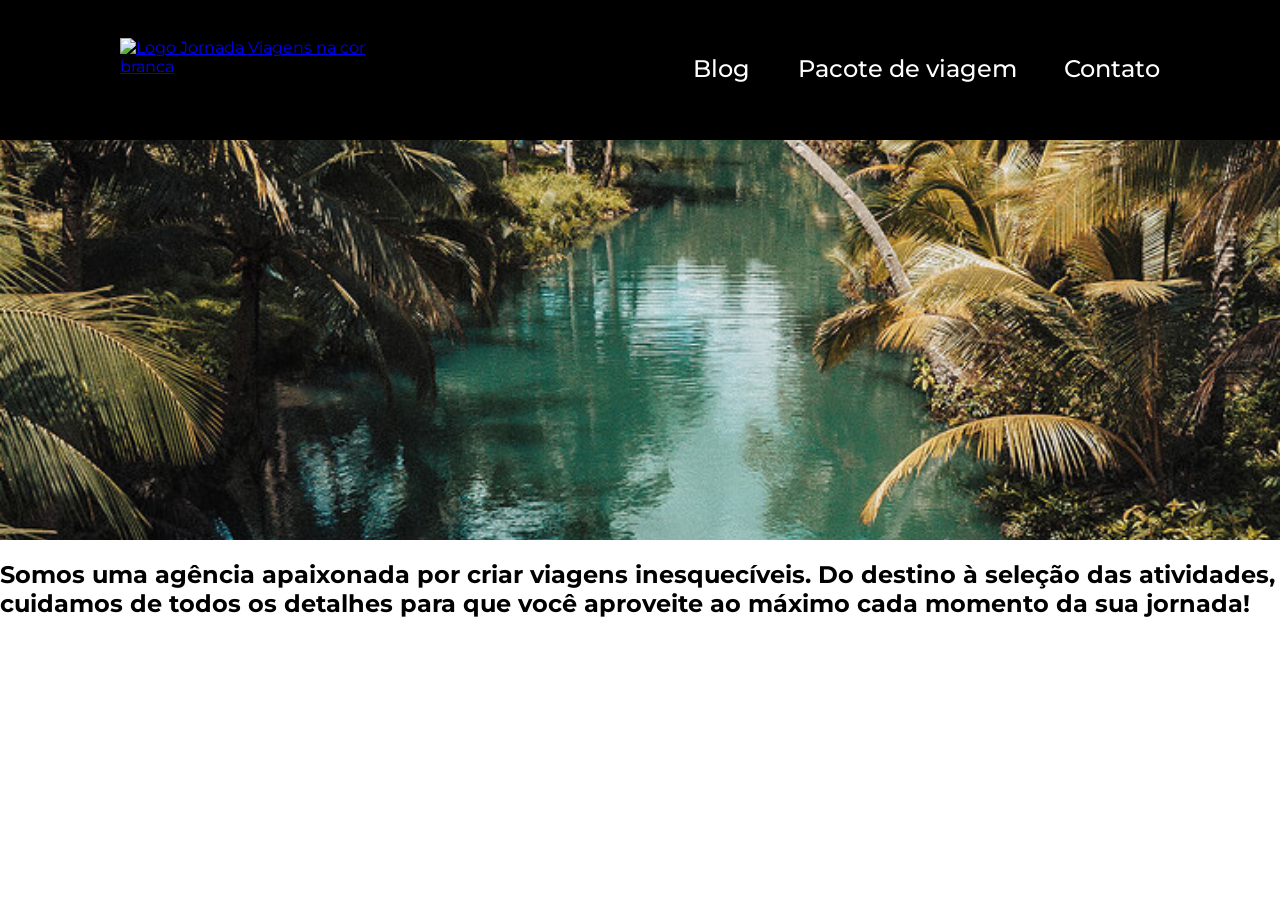
==== index.html @ 15059134 "Adiciona hero media mobile" ====
<!doctype html>
<html lang="pt-br">
  <head>
    <meta charset="UTF-8" />
    <meta name="viewport" content="width=device-width, initial-scale=1.0" />
    <link rel="stylesheet" href="./css/style.css" />
    <title>Jornada Viagens</title>
  </head>
  <body>
    <header>
      <a class="logo" href="index.html" title="voltar para a página inicial">
        <img
          class="img-mobile"
          src="img/bussola-jornada-white.png"
          alt="Bússola do logo Jornada Viagens na cor branca"
        />
        <img
          class="img-desktop"
          src="img/bussola-texto-jornada-white.png"
          alt="Logo Jornada Viagens na cor branca"
        />
      </a>
      <div class="navigation-menu">
        <label for="menu">
          <img src="img/menu.png" alt="menu" />
        </label>
        <input type="checkbox" id="menu" hidden />
        <nav>
          <ul class="list-links">
            <li>
              <a href="blog.html" target="_blank" title="Acessar Blog">Blog</a>
            </li>
            <li>
              <a
                href="pacotes.html"
                target="_blank"
                title="Acessar Pacotes de Viagem"
                >Pacote de viagem</a
              >
            </li>
            <li>
              <a href="contato.html" target="_blank" title="Acessar Contato"
                >Contato</a
              >
            </li>
          </ul>
        </nav>
      </div>
    </header>
    <section class="hero">
      <div class="hero-img"></div>

      <h2>
        Somos uma agência apaixonada por criar viagens inesquecíveis. Do destino
        à seleção das atividades, cuidamos de todos os detalhes para que você
        aproveite ao máximo cada momento da sua jornada!
      </h2>
    </section>
  </body>
</html>
---- css/style.css ----
@import url(global.css);
@import url(header.css);
@import url(hero.css);
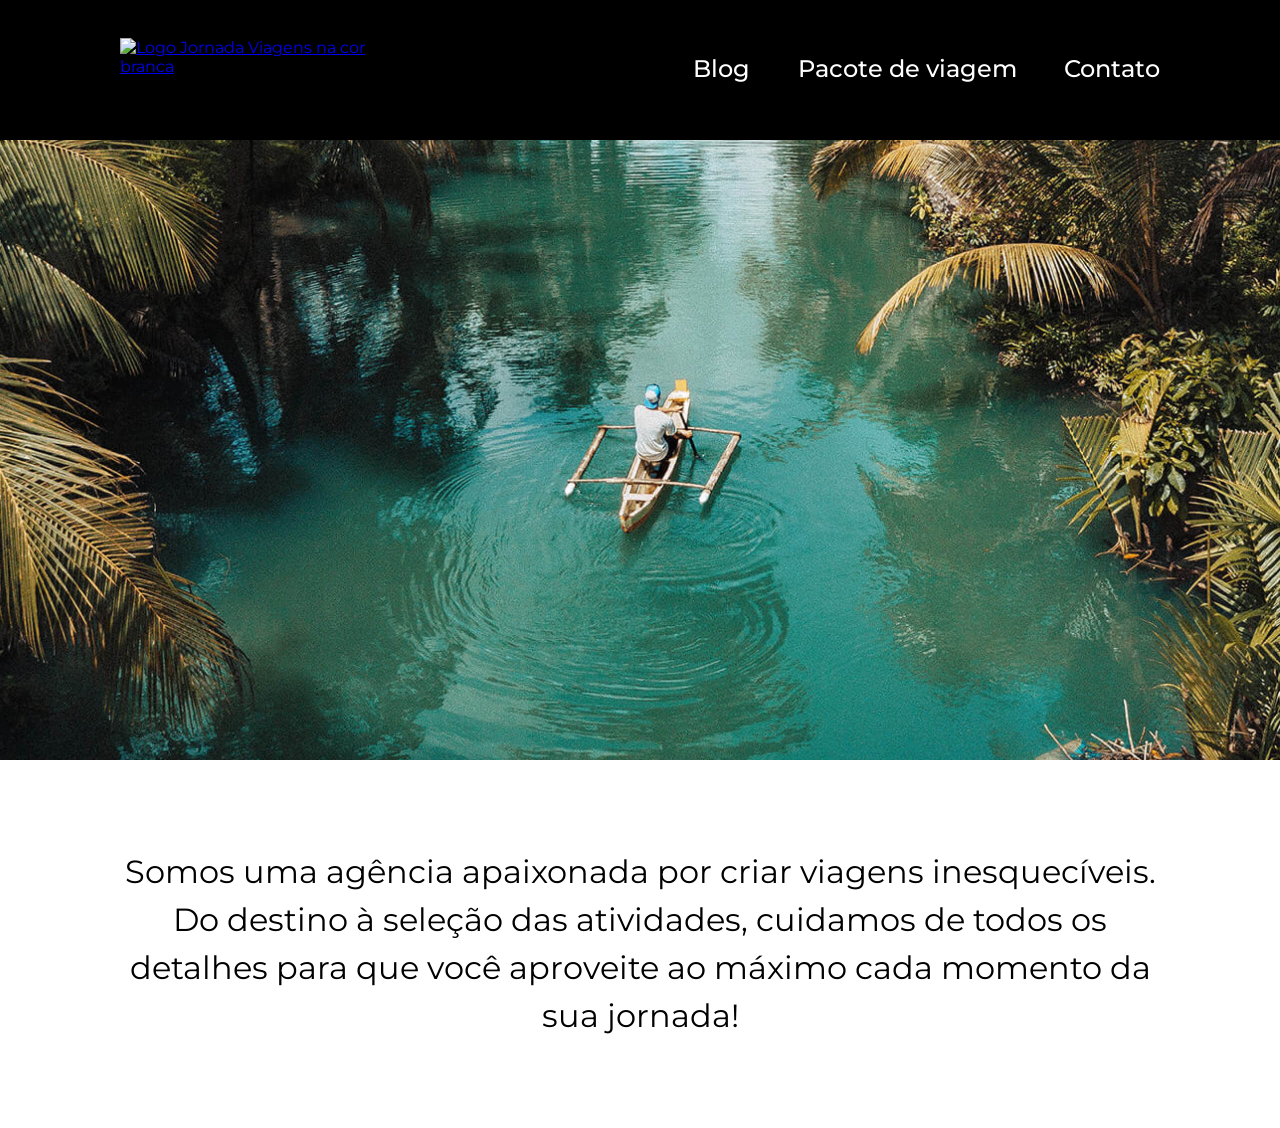
==== commit c2a578eb: "Finaliza hero" ====
--- a/index.html
+++ b/index.html
@@ -49,7 +49,6 @@
     </header>
     <section class="hero">
       <div class="hero-img"></div>
-
       <h2>
         Somos uma agência apaixonada por criar viagens inesquecíveis. Do destino
         à seleção das atividades, cuidamos de todos os detalhes para que você
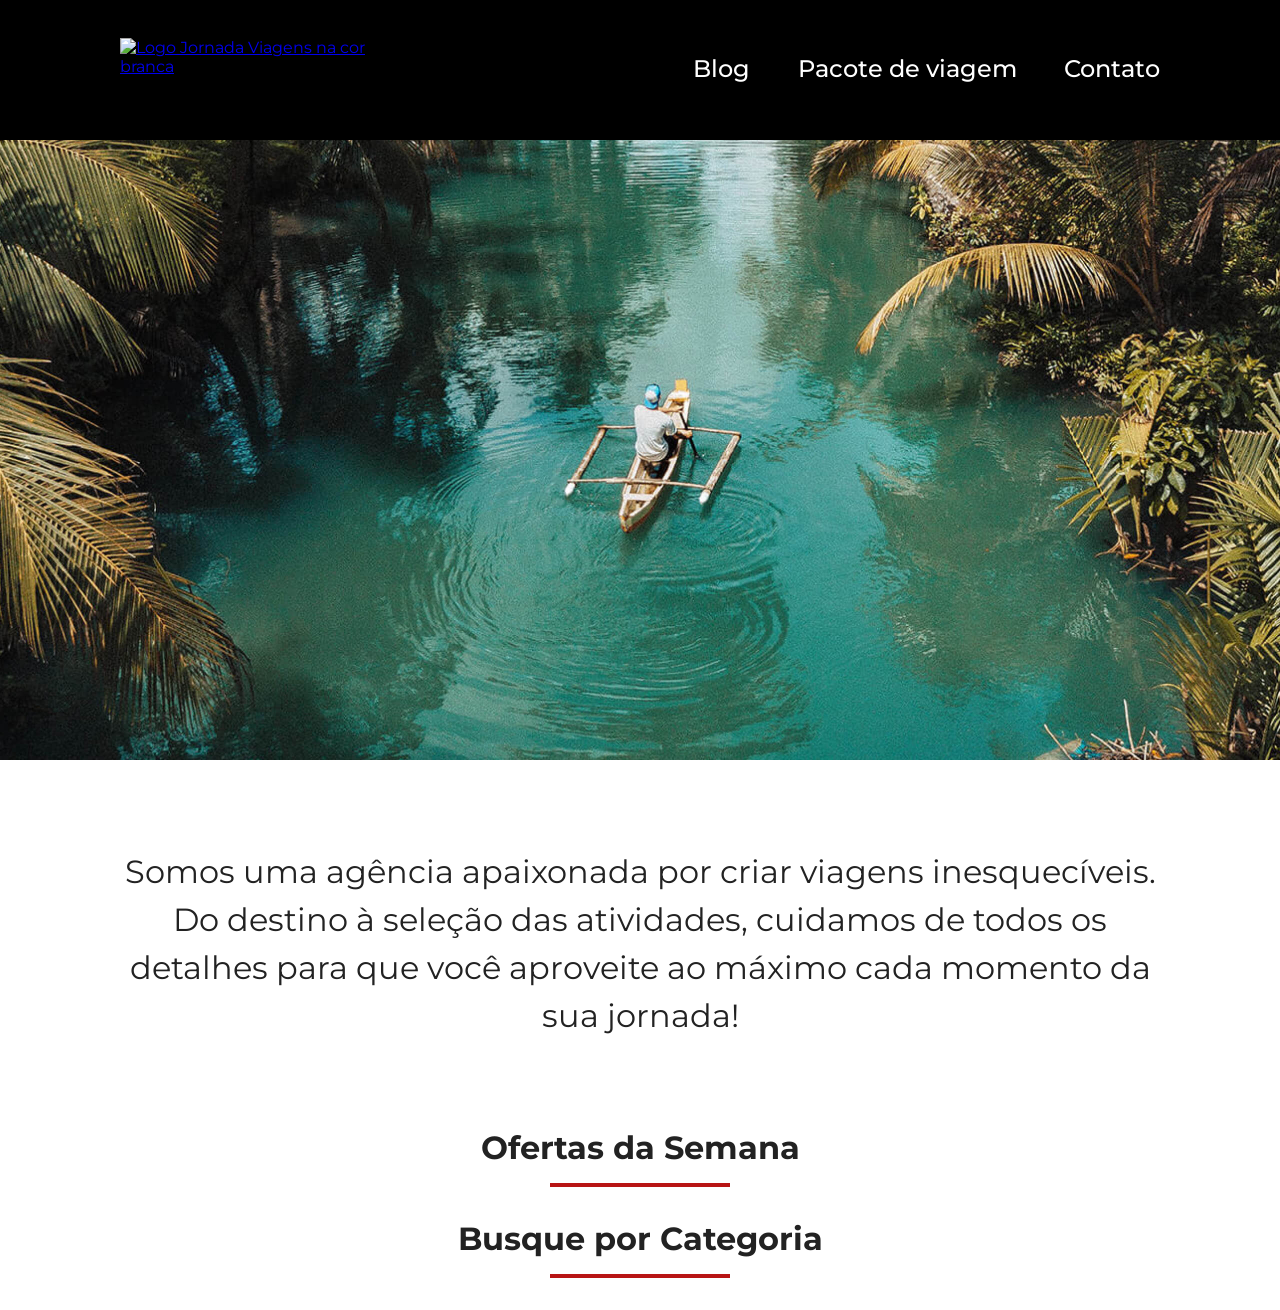
==== commit 98368b3f: "Adiciona titulo componentizado" ====
--- a/index.html
+++ b/index.html
@@ -55,5 +55,17 @@
         aproveite ao máximo cada momento da sua jornada!
       </h2>
     </section>
+    <section class="offers">
+      <div class="section-title">
+        <h2>Ofertas da Semana</h2>
+        <hr />
+      </div>
+    </section>
+    <section class="categories">
+      <div class="section-title">
+        <h2>Busque por Categoria</h2>
+        <hr />
+      </div>
+    </section>
   </body>
 </html>
--- a/css/style.css
+++ b/css/style.css
@@ -1,3 +1,4 @@
 @import url(global.css);
 @import url(header.css);
 @import url(hero.css);
+@import url(offers.css);
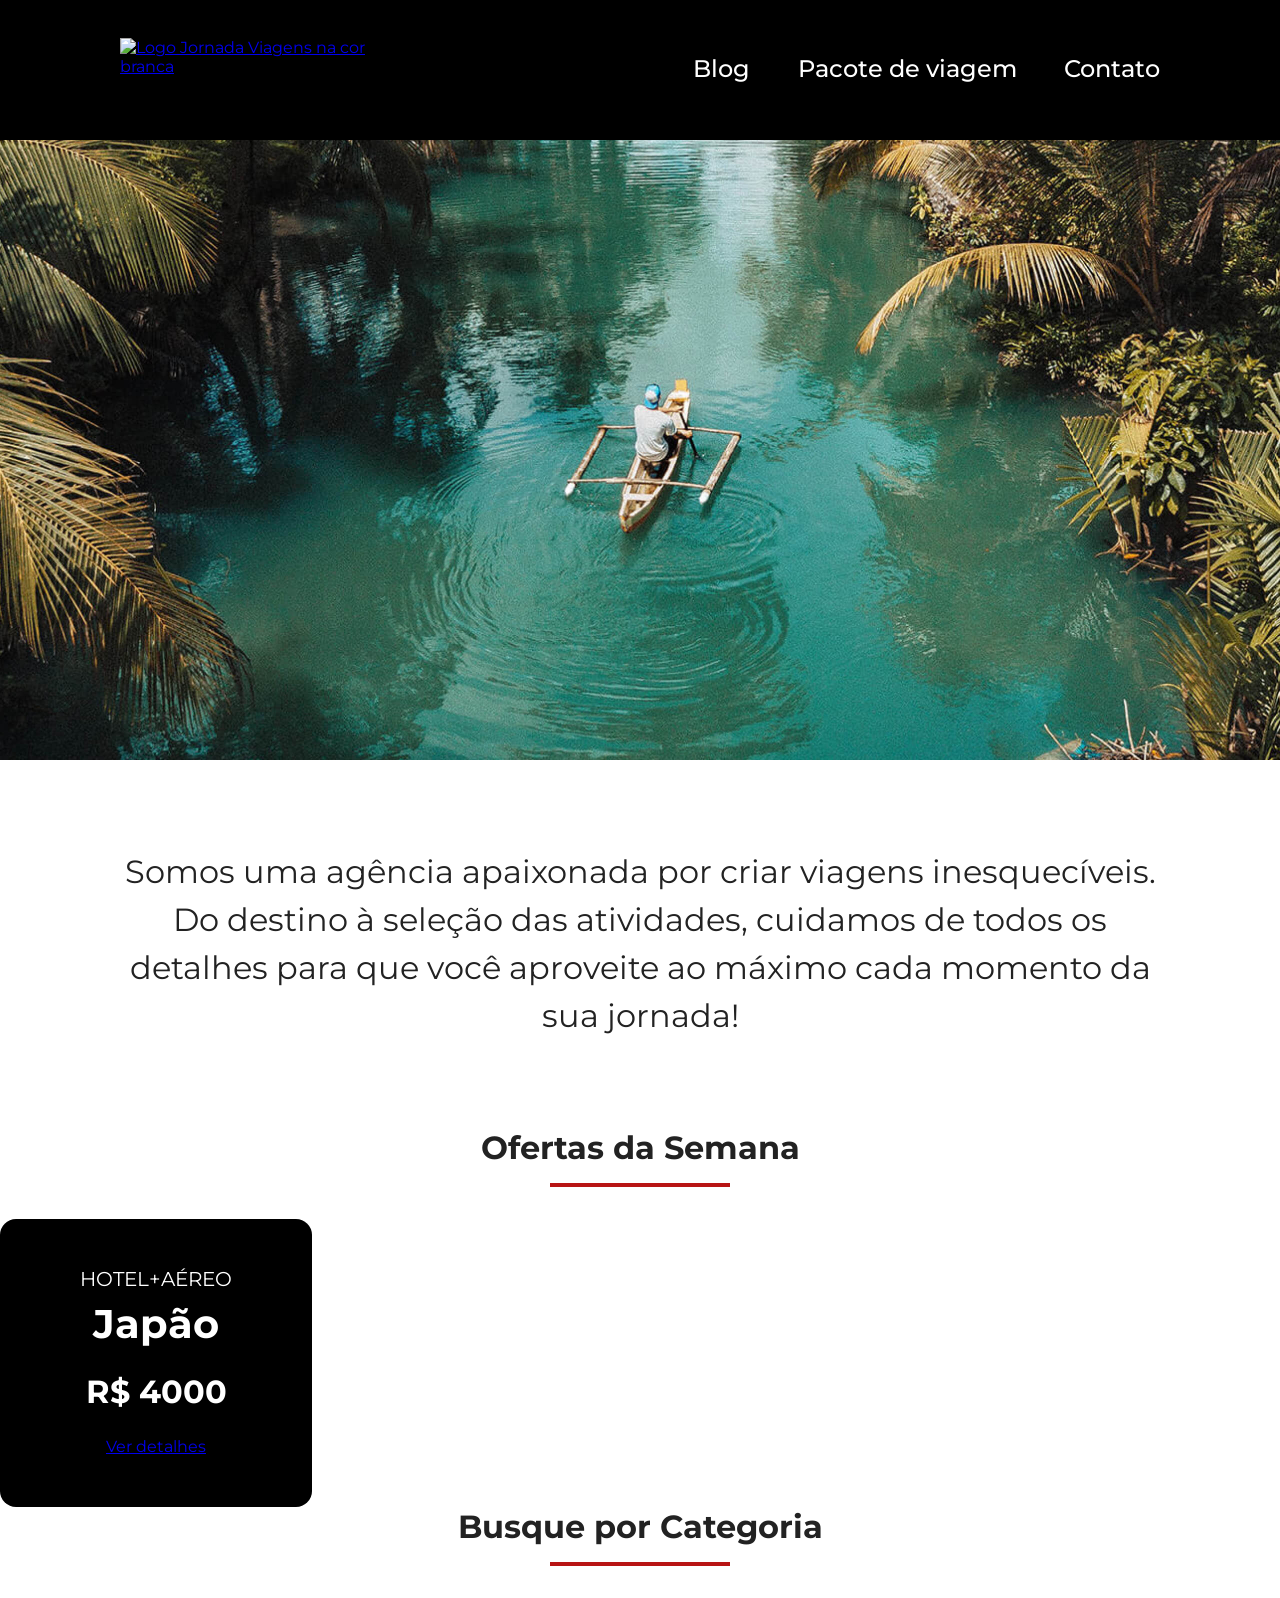
==== commit cbfe49f7: "Cria estrutura do card de oferta" ====
--- a/index.html
+++ b/index.html
@@ -61,6 +61,20 @@
         <hr />
       </div>
     </section>
+
+    <div class="offers-cards">
+      <article class="card">
+        <header>
+          <p>HOTEL+AÉREO</p>
+          <h3>
+            Japão <br />
+            <span>R$ 4000</span>
+          </h3>
+        </header>
+        <footer><a href="#" class="button">Ver detalhes</a></footer>
+      </article>
+    </div>
+
     <section class="categories">
       <div class="section-title">
         <h2>Busque por Categoria</h2>
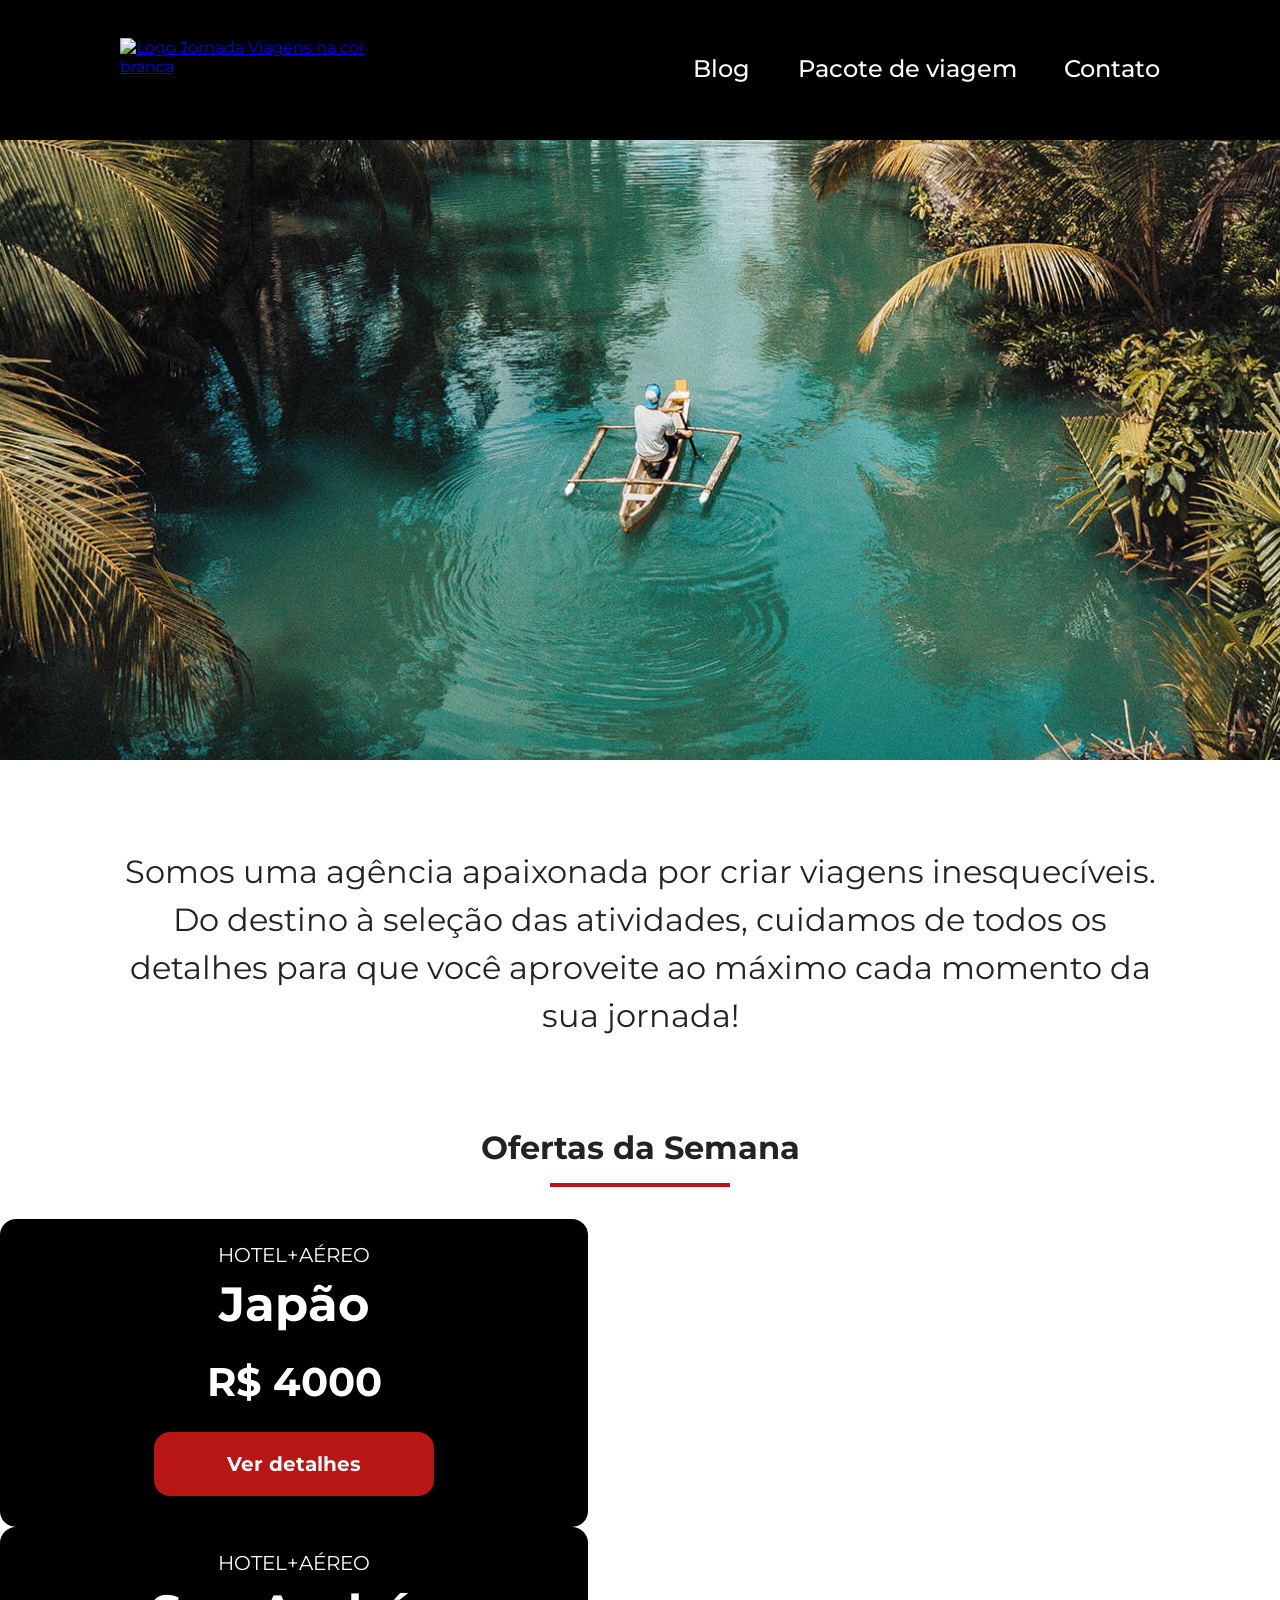
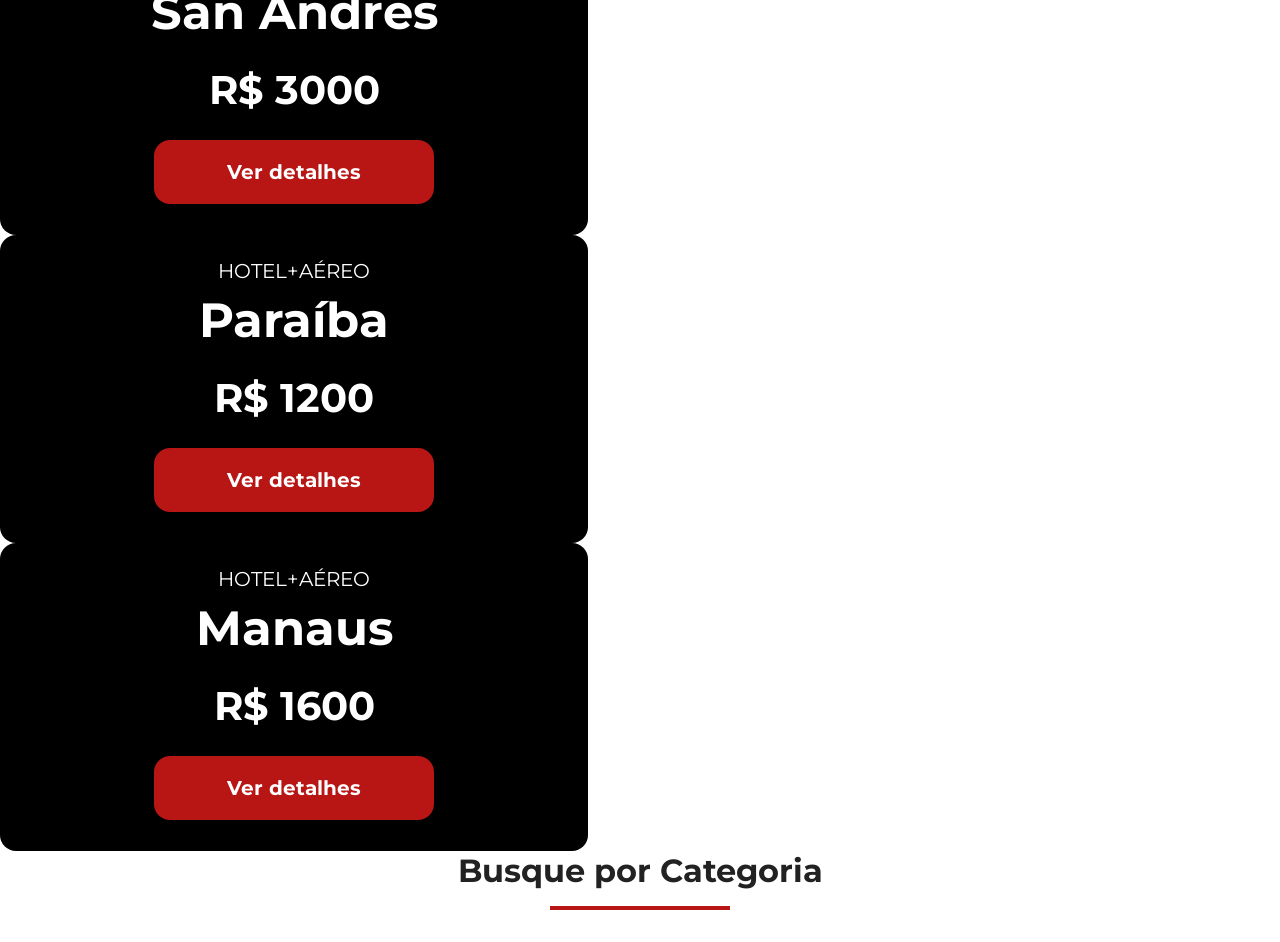
==== commit aea19ea0: "Adicionados os outros cards de ofertas da semana" ====
--- a/index.html
+++ b/index.html
@@ -73,6 +73,36 @@
         </header>
         <footer><a href="#" class="button">Ver detalhes</a></footer>
       </article>
+      <article class="card">
+        <header>
+          <p>HOTEL+AÉREO</p>
+          <h3>
+            San Andrés <br />
+            <span>R$ 3000</span>
+          </h3>
+        </header>
+        <footer><a href="#" class="button">Ver detalhes</a></footer>
+      </article>
+      <article class="card">
+        <header>
+          <p>HOTEL+AÉREO</p>
+          <h3>
+            Paraíba <br />
+            <span>R$ 1200</span>
+          </h3>
+        </header>
+        <footer><a href="#" class="button">Ver detalhes</a></footer>
+      </article>
+      <article class="card">
+        <header>
+          <p>HOTEL+AÉREO</p>
+          <h3>
+            Manaus <br />
+            <span>R$ 1600</span>
+          </h3>
+        </header>
+        <footer><a href="#" class="button">Ver detalhes</a></footer>
+      </article>
     </div>
 
     <section class="categories">
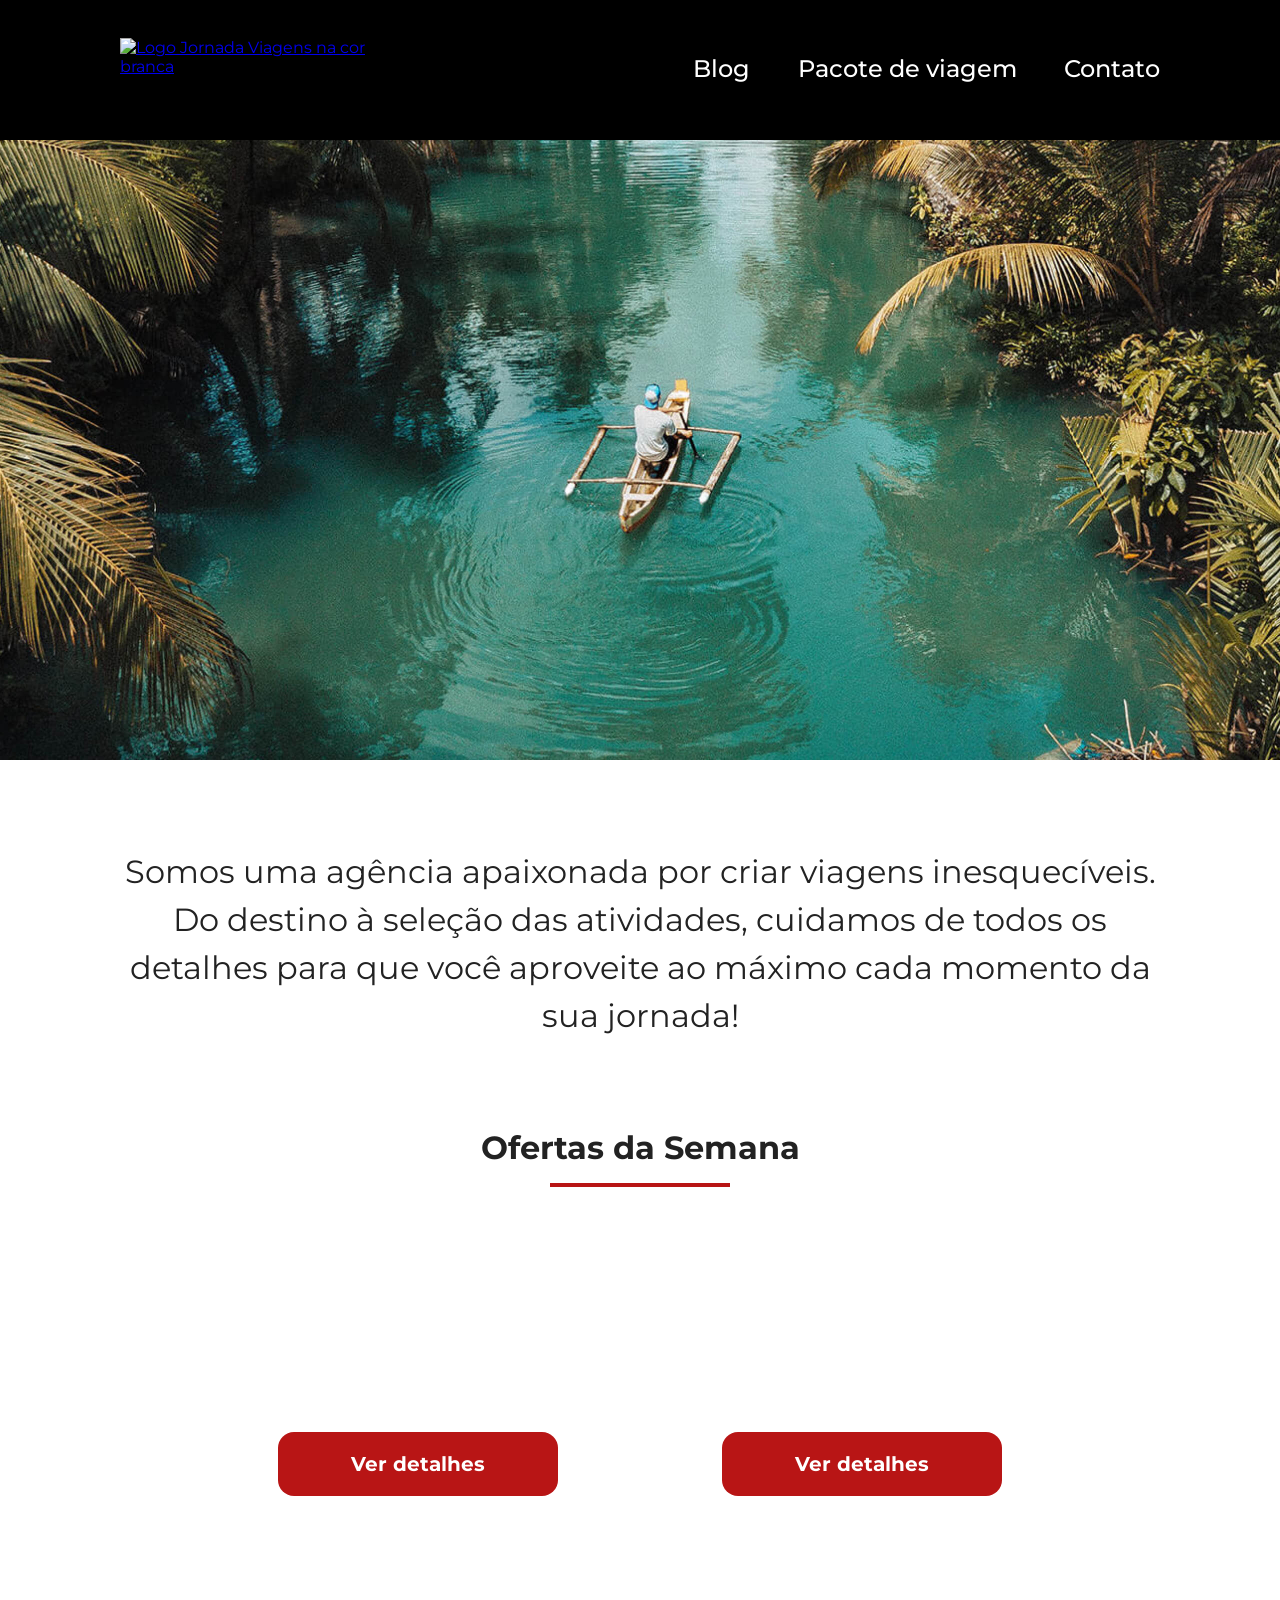
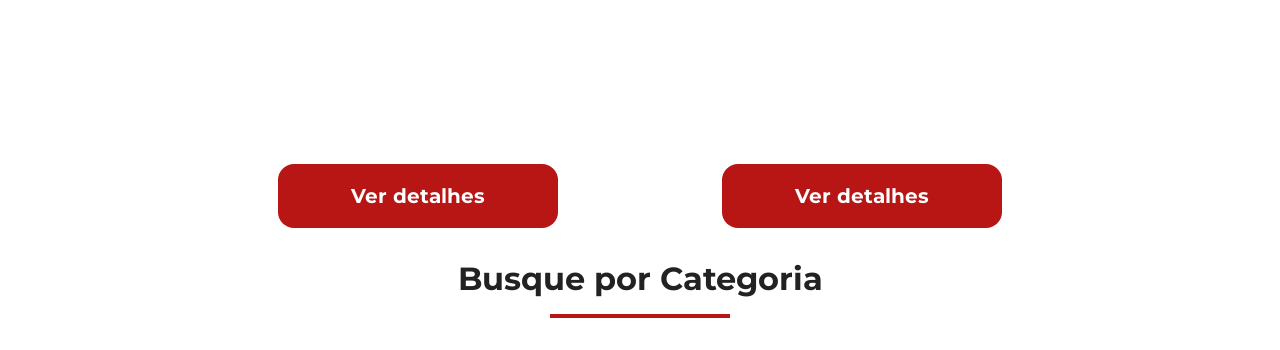
==== commit 4f59b8d4: "Finaliza secao de ofertas" ====
--- a/index.html
+++ b/index.html
@@ -63,7 +63,7 @@
     </section>
 
     <div class="offers-cards">
-      <article class="card">
+      <article class="card japao">
         <header>
           <p>HOTEL+AÉREO</p>
           <h3>
@@ -73,7 +73,7 @@
         </header>
         <footer><a href="#" class="button">Ver detalhes</a></footer>
       </article>
-      <article class="card">
+      <article class="card san-andres">
         <header>
           <p>HOTEL+AÉREO</p>
           <h3>
@@ -83,7 +83,7 @@
         </header>
         <footer><a href="#" class="button">Ver detalhes</a></footer>
       </article>
-      <article class="card">
+      <article class="card paraiba">
         <header>
           <p>HOTEL+AÉREO</p>
           <h3>
@@ -93,7 +93,7 @@
         </header>
         <footer><a href="#" class="button">Ver detalhes</a></footer>
       </article>
-      <article class="card">
+      <article class="card manaus">
         <header>
           <p>HOTEL+AÉREO</p>
           <h3>
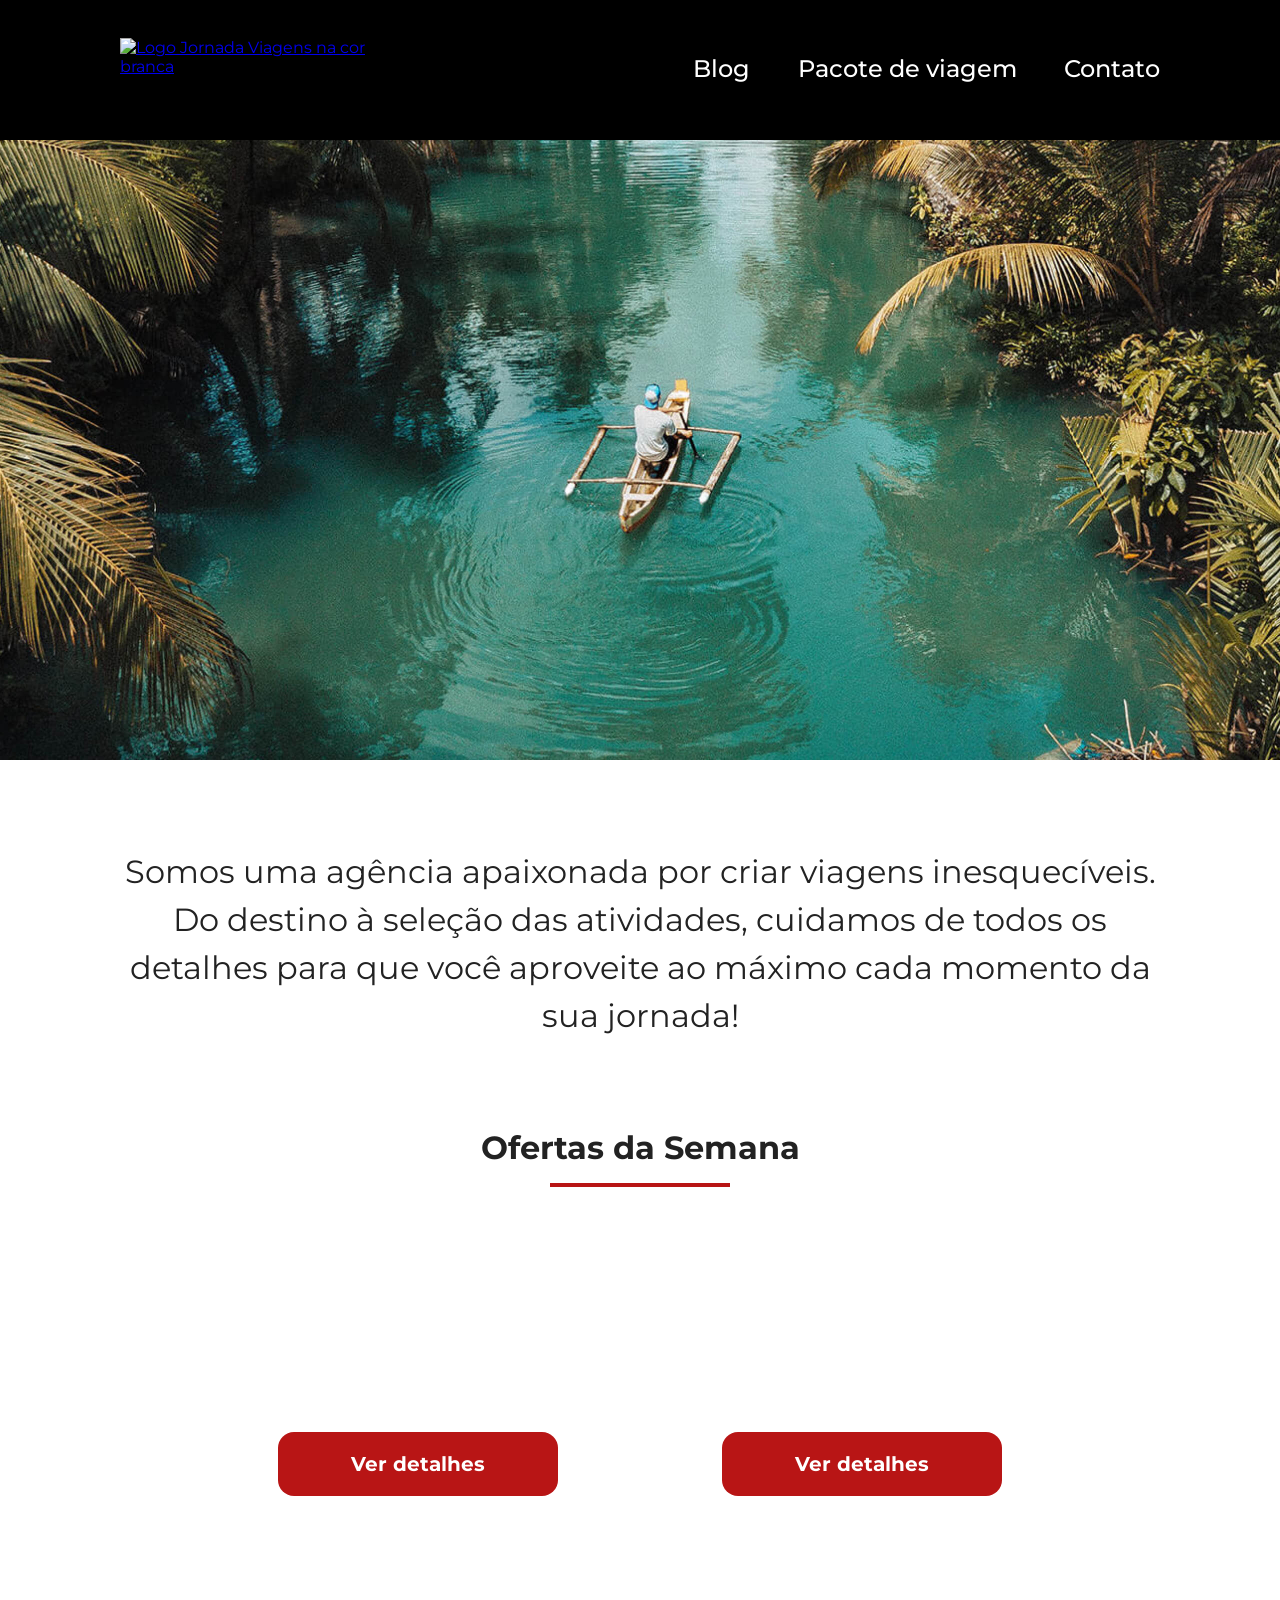
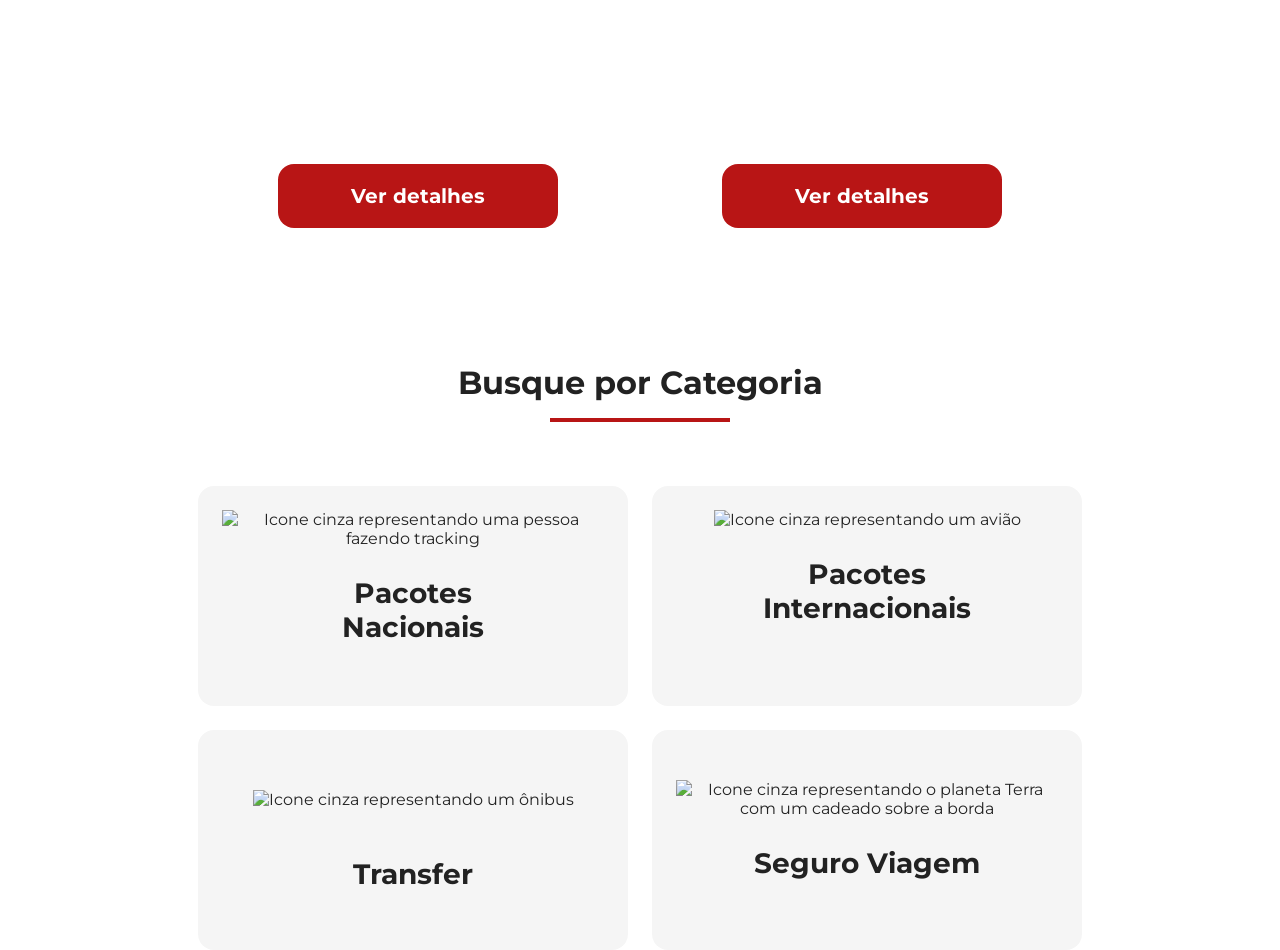
==== commit c5eb8aed: "Inclui a funcionalidade de busca por categoria" ====
--- a/index.html
+++ b/index.html
@@ -60,56 +60,110 @@
         <h2>Ofertas da Semana</h2>
         <hr />
       </div>
+      <div class="offers-cards">
+        <article class="card japao">
+          <header>
+            <p>HOTEL+AÉREO</p>
+            <h3>
+              Japão <br />
+              <span>R$ 4000</span>
+            </h3>
+          </header>
+          <footer><a href="#" class="button">Ver detalhes</a></footer>
+        </article>
+        <article class="card san-andres">
+          <header>
+            <p>HOTEL+AÉREO</p>
+            <h3>
+              San Andrés <br />
+              <span>R$ 3000</span>
+            </h3>
+          </header>
+          <footer><a href="#" class="button">Ver detalhes</a></footer>
+        </article>
+        <article class="card paraiba">
+          <header>
+            <p>HOTEL+AÉREO</p>
+            <h3>
+              Paraíba <br />
+              <span>R$ 1200</span>
+            </h3>
+          </header>
+          <footer><a href="#" class="button">Ver detalhes</a></footer>
+        </article>
+        <article class="card manaus">
+          <header>
+            <p>HOTEL+AÉREO</p>
+            <h3>
+              Manaus <br />
+              <span>R$ 1600</span>
+            </h3>
+          </header>
+          <footer><a href="#" class="button">Ver detalhes</a></footer>
+        </article>
+      </div>
     </section>
-
-    <div class="offers-cards">
-      <article class="card japao">
-        <header>
-          <p>HOTEL+AÉREO</p>
-          <h3>
-            Japão <br />
-            <span>R$ 4000</span>
-          </h3>
-        </header>
-        <footer><a href="#" class="button">Ver detalhes</a></footer>
-      </article>
-      <article class="card san-andres">
-        <header>
-          <p>HOTEL+AÉREO</p>
-          <h3>
-            San Andrés <br />
-            <span>R$ 3000</span>
-          </h3>
-        </header>
-        <footer><a href="#" class="button">Ver detalhes</a></footer>
-      </article>
-      <article class="card paraiba">
-        <header>
-          <p>HOTEL+AÉREO</p>
-          <h3>
-            Paraíba <br />
-            <span>R$ 1200</span>
-          </h3>
-        </header>
-        <footer><a href="#" class="button">Ver detalhes</a></footer>
-      </article>
-      <article class="card manaus">
-        <header>
-          <p>HOTEL+AÉREO</p>
-          <h3>
-            Manaus <br />
-            <span>R$ 1600</span>
-          </h3>
-        </header>
-        <footer><a href="#" class="button">Ver detalhes</a></footer>
-      </article>
-    </div>
 
     <section class="categories">
       <div class="section-title">
         <h2>Busque por Categoria</h2>
         <hr />
       </div>
+      <div class="categories-cards">
+        <a
+          class="card"
+          href="#"
+          target="_blank"
+          title="Busque pela categoria Pacotes Nacionais"
+        >
+          <img
+            src="img/icone-caminhada.png"
+            alt="Icone cinza representando uma pessoa fazendo tracking"
+          />
+          <h3>Pacotes <br />Nacionais</h3>
+        </a>
+
+        <a
+          class="card"
+          href="#"
+          target="_blank"
+          title="Busque pela categoria Pacotes Internacionais"
+        >
+          <img
+            src="img/icone-aviao.png"
+            alt="Icone cinza representando um avião"
+          />
+          <h3>
+            Pacotes <br />
+            Internacionais
+          </h3>
+        </a>
+
+        <a
+          class="card single-line transfer"
+          href="#"
+          target="_blank"
+          title="Busque pela categoria Transfer"
+        >
+          <img
+            src="img/icone-onibus.png"
+            alt="Icone cinza representando um ônibus"
+          />
+          <h3>Transfer</h3>
+        </a>
+        <a
+          class="card single-line"
+          href="#"
+          target="_blank"
+          title="Busque pela categoria Seguro Viagem"
+        >
+          <img
+            src="img/icone-planeta.png"
+            alt="Icone cinza representando o planeta Terra com um cadeado sobre a borda"
+          />
+          <h3>Seguro Viagem</h3>
+        </a>
+      </div>
     </section>
   </body>
 </html>
--- a/css/style.css
+++ b/css/style.css
@@ -2,3 +2,4 @@
 @import url(header.css);
 @import url(hero.css);
 @import url(offers.css);
+@import url(categories.css);
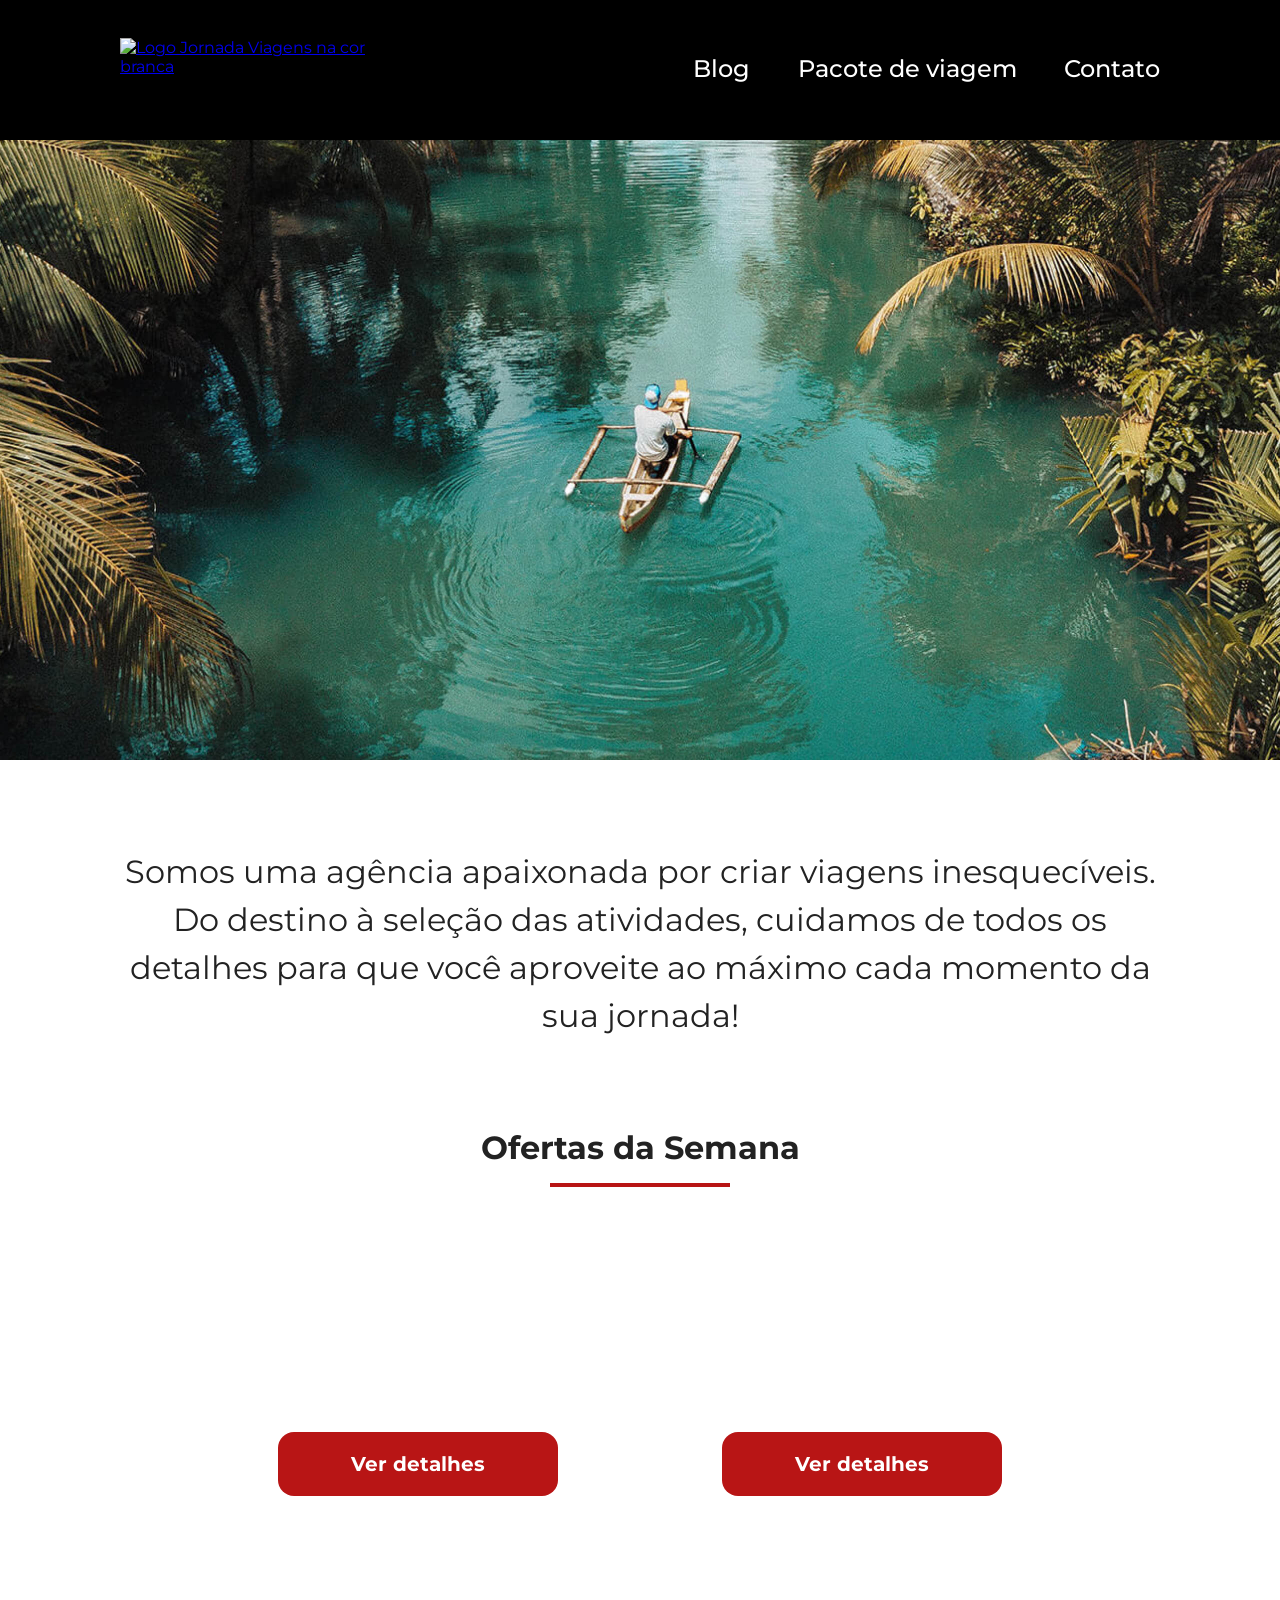
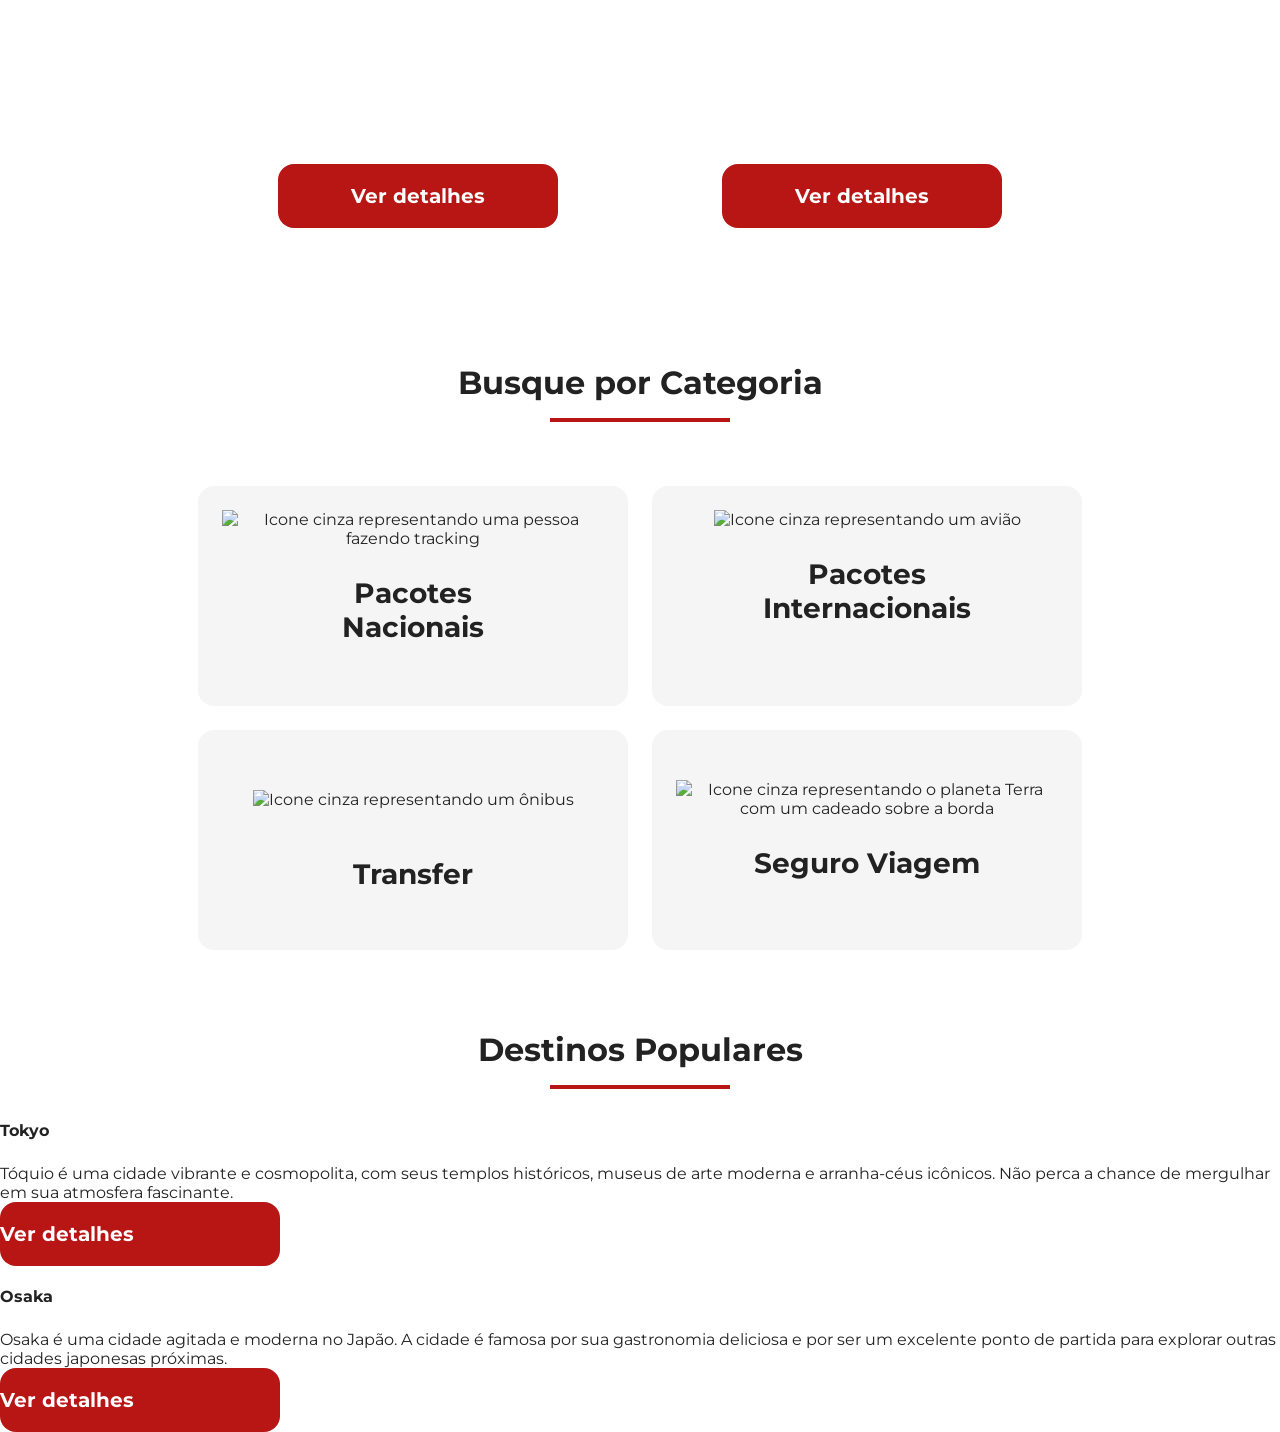
==== commit c63e9fdd: "Inclui a estrutura de destinos" ====
--- a/index.html
+++ b/index.html
@@ -47,6 +47,7 @@
         </nav>
       </div>
     </header>
+
     <section class="hero">
       <div class="hero-img"></div>
       <h2>
@@ -55,6 +56,7 @@
         aproveite ao máximo cada momento da sua jornada!
       </h2>
     </section>
+
     <section class="offers">
       <div class="section-title">
         <h2>Ofertas da Semana</h2>
@@ -165,5 +167,42 @@
         </a>
       </div>
     </section>
+
+    <section class="destinations">
+      <div class="section-title">
+        <h2>Destinos Populares</h2>
+        <hr />
+      </div>
+      <div class="destination-items">
+        <article class="item">
+          <header>
+            <div class="img-item"></div>
+            <h4>Tokyo</h4>
+          </header>
+          <p>
+            Tóquio é uma cidade vibrante e cosmopolita, com seus templos
+            históricos, museus de arte moderna e arranha-céus icônicos. Não
+            perca a chance de mergulhar em sua atmosfera fascinante.
+          </p>
+          <footer>
+            <a href="#" class="button">Ver detalhes</a>
+          </footer>
+        </article>
+        <article class="item">
+          <header>
+            <div class="img-item"></div>
+            <h4>Osaka</h4>
+          </header>
+          <p>
+            Osaka é uma cidade agitada e moderna no Japão. A cidade é famosa por
+            sua gastronomia deliciosa e por ser um excelente ponto de partida
+            para explorar outras cidades japonesas próximas.
+          </p>
+          <footer>
+            <a href="#" class="button">Ver detalhes</a>
+          </footer>
+        </article>
+      </div>
+    </section>
   </body>
 </html>
--- a/css/style.css
+++ b/css/style.css
@@ -3,3 +3,4 @@
 @import url(hero.css);
 @import url(offers.css);
 @import url(categories.css);
+@import url(destinations.css);
